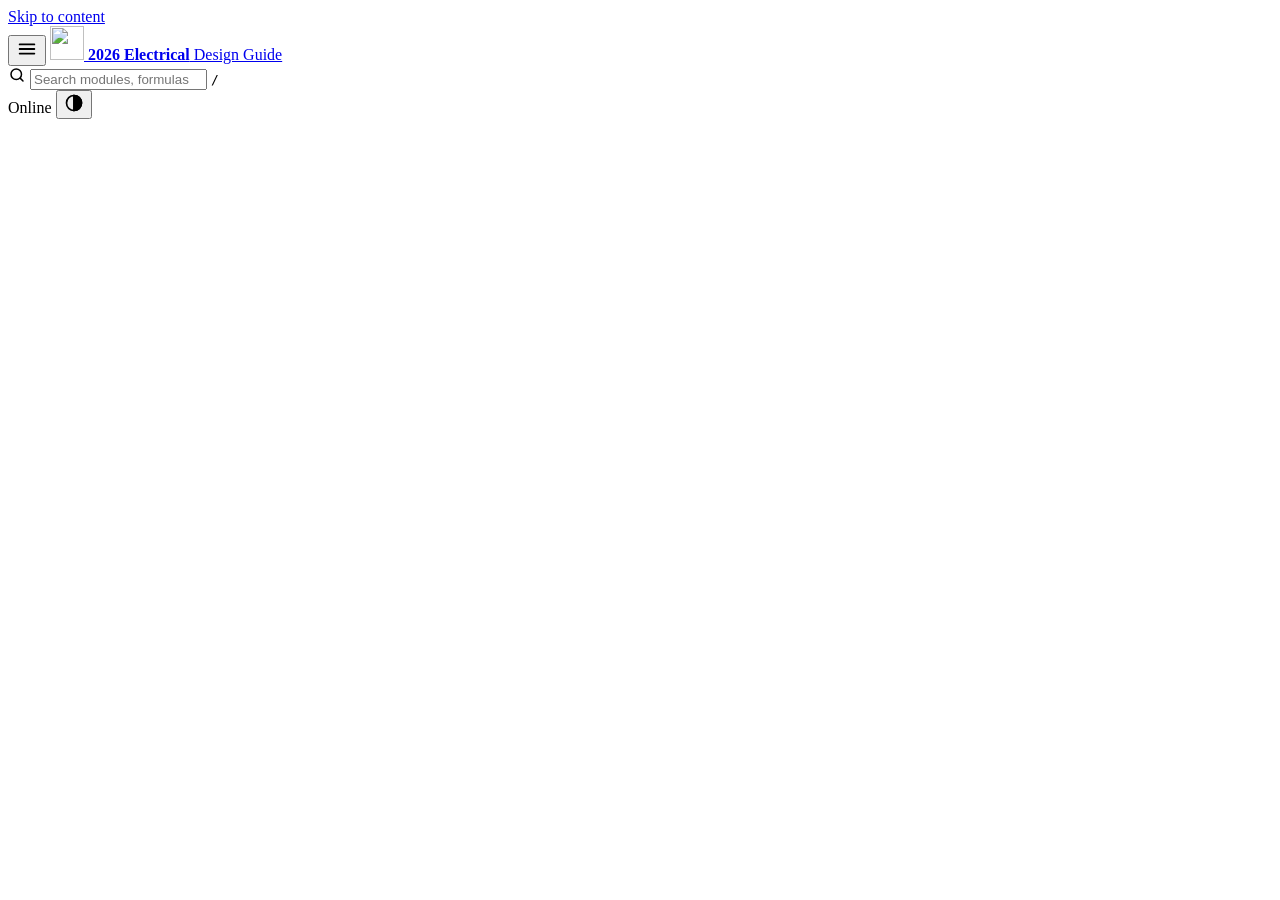
==== index.html @ c6b6bdd8 "Add files via upload" ====
<!DOCTYPE html>
<html lang="en">
<head>
  <meta charset="utf-8">
  <meta name="viewport" content="width=device-width, initial-scale=1, viewport-fit=cover">
  <title>2026 Electrical Design Guide — Offline Engineering Toolkit</title>
  <meta name="description" content="Offline-first 2026 Electrical Design Guide: lighting, voltage drop, conduit fill, conductor and OCPD sizing, 3-phase load balancing, transformer and generator sizing, grounding and CT/PT metering calculators.">
  <meta name="theme-color" content="#0a2540" media="(prefers-color-scheme: light)">
  <meta name="theme-color" content="#071626" media="(prefers-color-scheme: dark)">
  <meta name="color-scheme" content="light dark">
  <meta name="application-name" content="2026 Electrical Design Guide">
  <meta name="apple-mobile-web-app-capable" content="yes">
  <meta name="mobile-web-app-capable" content="yes">
  <meta name="apple-mobile-web-app-title" content="Elec Design 2026">
  <meta name="apple-mobile-web-app-status-bar-style" content="black-translucent">
  <meta http-equiv="Content-Security-Policy" content="default-src 'self'; script-src 'self'; style-src 'self' 'unsafe-inline'; img-src 'self' data:; connect-src 'self'; manifest-src 'self'; worker-src 'self'; object-src 'none'; base-uri 'self'; form-action 'self'">

  <link rel="canonical" href="https://githubbest729.github.io/electricaldesign/">

  <meta property="og:type" content="website">
  <meta property="og:site_name" content="2026 Electrical Design Guide">
  <meta property="og:title" content="2026 Electrical Design Guide — Offline Engineering Toolkit">
  <meta property="og:description" content="Nine interactive electrical design modules with calculators that work 100% offline: illumination, voltage drop, conduit fill, conductor and OCPD sizing, load balancing, equipment, grounding and CT/PT metering.">
  <meta property="og:url" content="https://githubbest729.github.io/electricaldesign/">
  <meta property="og:image" content="https://githubbest729.github.io/electricaldesign/images/og-image.png">
  <meta property="og:image:width" content="1200">
  <meta property="og:image:height" content="630">
  <meta property="og:image:alt" content="2026 Electrical Design Guide with a lightning bolt logo on a navy background">
  <meta property="og:locale" content="en_US">

  <meta name="twitter:card" content="summary_large_image">
  <meta name="twitter:title" content="2026 Electrical Design Guide — Offline Engineering Toolkit">
  <meta name="twitter:description" content="Nine interactive electrical design modules and calculators that work offline after the first load.">
  <meta name="twitter:image" content="https://githubbest729.github.io/electricaldesign/images/og-image.png">
  <meta name="twitter:image:alt" content="2026 Electrical Design Guide with a lightning bolt logo on a navy background">

  <link rel="manifest" href="./manifest.webmanifest">
  <link rel="icon" href="./favicon.ico" sizes="any">
  <link rel="icon" type="image/svg+xml" href="./favicon.svg">
  <link rel="icon" type="image/png" sizes="32x32" href="./icons/favicon-32x32.png">
  <link rel="icon" type="image/png" sizes="16x16" href="./icons/favicon-16x16.png">
  <link rel="apple-touch-icon" sizes="180x180" href="./apple-touch-icon.png">
  <link rel="stylesheet" href="./css/styles.css">
  <script src="./js/app.js" defer></script>
</head>
<body>
  <a class="skip" href="#view">Skip to content</a>

  <header class="topbar">
    <button id="menuBtn" class="icon-btn menu-btn" type="button" aria-label="Open menu" aria-expanded="false" aria-controls="sidebar">
      <svg width="22" height="22" viewBox="0 0 24 24" fill="none" stroke="currentColor" stroke-width="2" stroke-linecap="round" aria-hidden="true"><path d="M4 7h16M4 12h16M4 17h16"/></svg>
    </button>
    <a class="brand" href="#/home" aria-label="2026 Electrical Design Guide — home">
      <img src="./icons/icon-96.png" width="34" height="34" alt="">
      <span class="brand-text"><strong>2026 Electrical</strong> Design Guide</span>
    </a>
    <div class="search">
      <svg width="18" height="18" viewBox="0 0 24 24" fill="none" stroke="currentColor" stroke-width="2" stroke-linecap="round" aria-hidden="true"><circle cx="11" cy="11" r="7"/><path d="m20 20-3.5-3.5"/></svg>
      <input id="search" type="search" placeholder="Search modules, formulas, tables…" aria-label="Search all modules, formulas and tables" autocomplete="off" spellcheck="false">
      <kbd aria-hidden="true">/</kbd>
    </div>
    <div class="top-actions">
      <span id="netStatus" class="pill pill-online" role="status" aria-live="polite">Online</span>
      <button id="installBtn" class="btn btn-sm btn-accent" type="button" hidden>Install app</button>
      <button id="themeBtn" class="icon-btn" type="button" aria-label="Switch color theme" title="Switch color theme">
        <svg width="20" height="20" viewBox="0 0 24 24" fill="none" stroke="currentColor" stroke-width="2" stroke-linecap="round" aria-hidden="true"><circle cx="12" cy="12" r="9"/><path d="M12 3v18" /><path d="M12 3a9 9 0 0 1 0 18z" fill="currentColor"/></svg>
      </button>
    </div>
  </header>

  <div class="shell">
    <nav id="sidebar" class="sidebar" aria-label="Main navigation"></nav>
    <div id="scrim" class="scrim" hidden></div>
    <main id="view" tabindex="-1" aria-live="off"></main>
  </div>

  <div id="toasts" class="toasts" aria-live="polite" aria-atomic="false"></div>

  <dialog id="iosSheet" class="sheet" aria-labelledby="iosTitle">
    <form method="dialog">
      <h2 id="iosTitle">Install on your device</h2>
      <p><strong>iPhone / iPad (Safari):</strong></p>
      <ol>
        <li>Tap the <strong>Share</strong> button in the Safari toolbar.</li>
        <li>Scroll down and choose <strong>Add to Home Screen</strong>.</li>
        <li>Tap <strong>Add</strong>. The guide opens full-screen and works offline.</li>
      </ol>
      <p><strong>Android / desktop (Chrome, Edge):</strong> use the <strong>Install app</strong> button in the header, or the install icon in the address bar.</p>
      <div class="sheet-actions"><button class="btn btn-accent" value="close">Got it</button></div>
    </form>
  </dialog>

  <div id="printSheet" class="print-only" aria-hidden="true"></div>

  <noscript>
    <div class="noscript">The 2026 Electrical Design Guide needs JavaScript to run its calculators. Please enable JavaScript and reload.</div>
  </noscript>
</body>
</html>
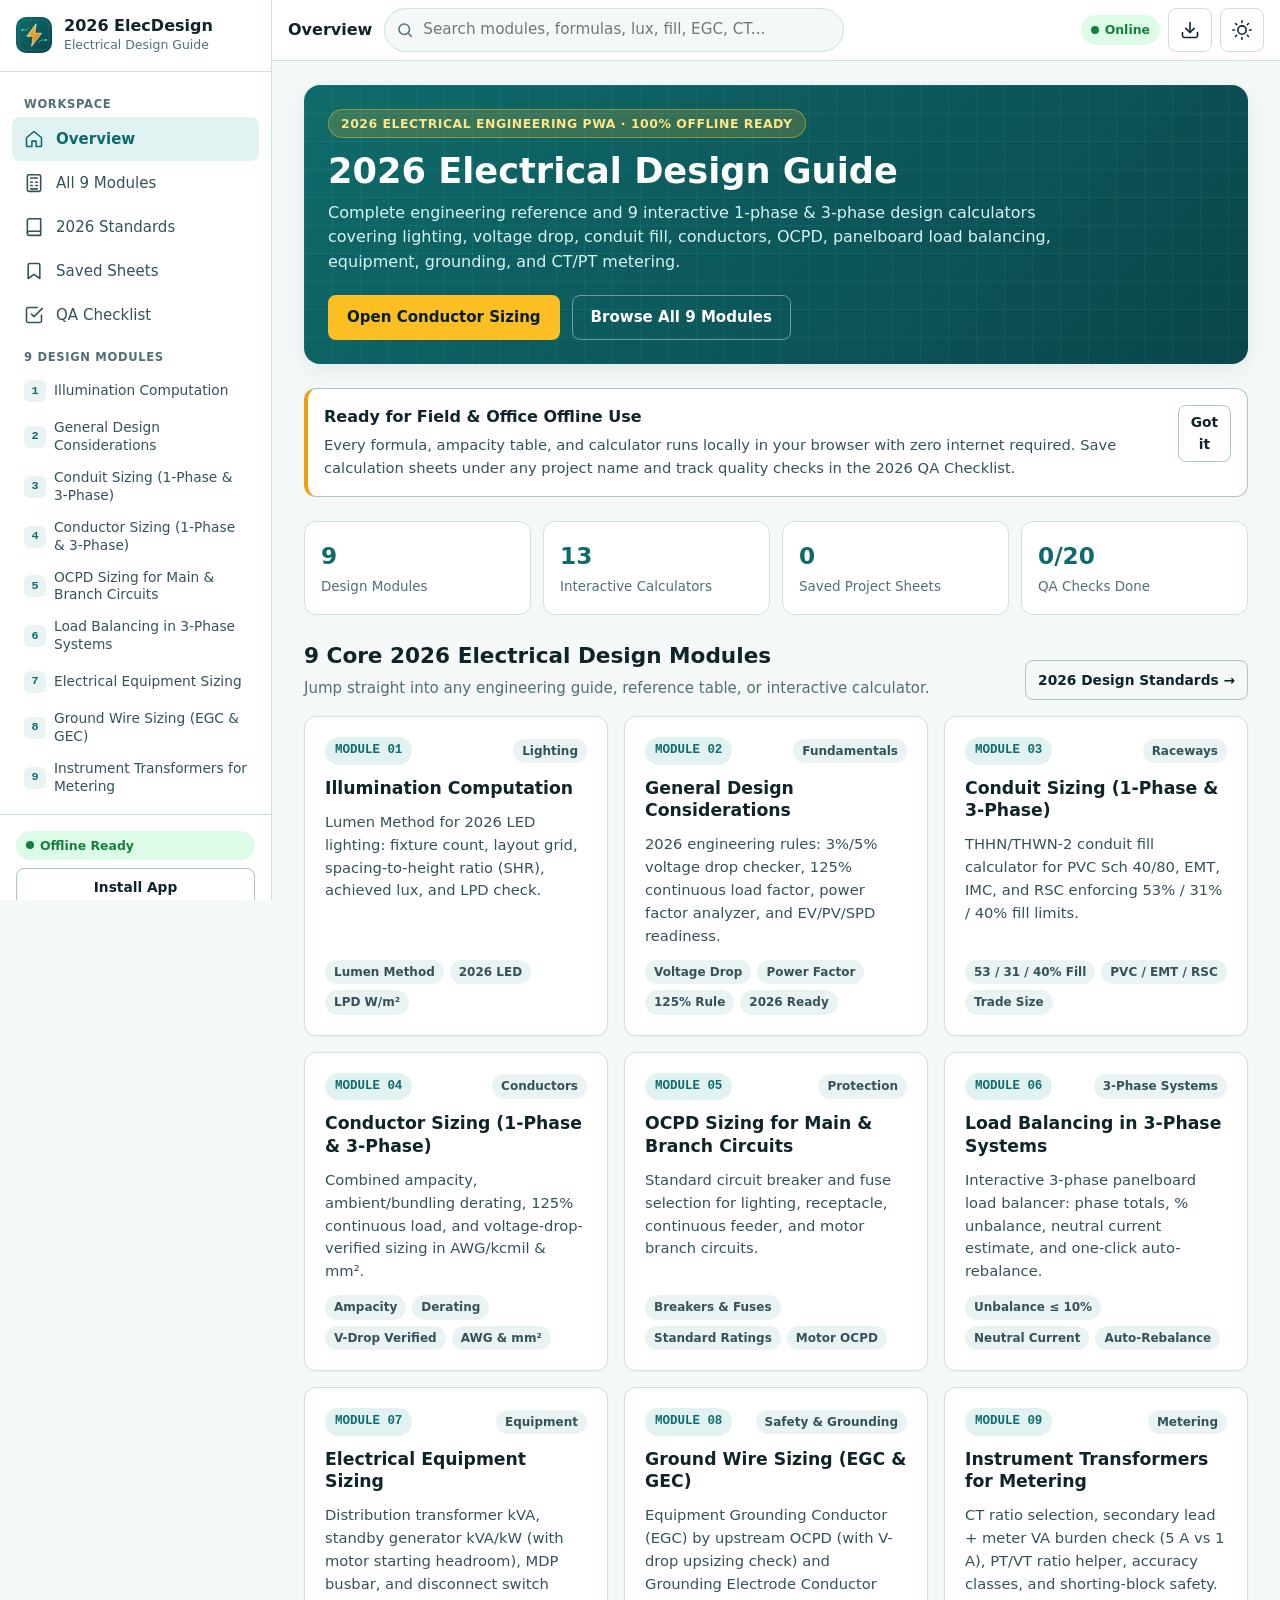
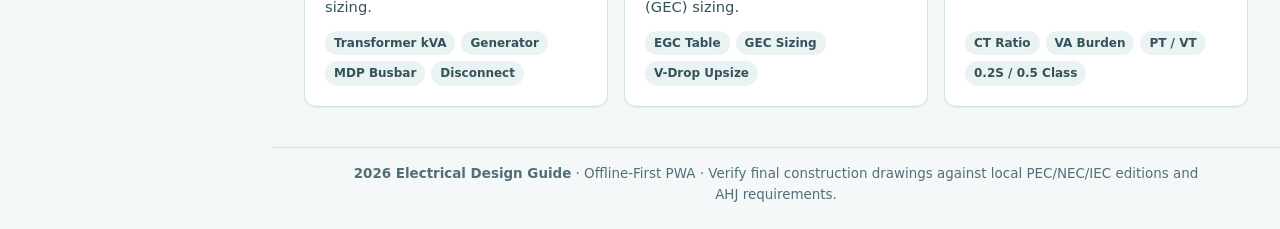
==== commit 1b00c3a3: "Add files via upload" ====
--- a/index.html
+++ b/index.html
@@ -1,99 +1,169 @@
 <!DOCTYPE html>
-<html lang="en">
+<html lang="en" data-theme="system">
 <head>
-  <meta charset="utf-8">
-  <meta name="viewport" content="width=device-width, initial-scale=1, viewport-fit=cover">
-  <title>2026 Electrical Design Guide — Offline Engineering Toolkit</title>
-  <meta name="description" content="Offline-first 2026 Electrical Design Guide: lighting, voltage drop, conduit fill, conductor and OCPD sizing, 3-phase load balancing, transformer and generator sizing, grounding and CT/PT metering calculators.">
-  <meta name="theme-color" content="#0a2540" media="(prefers-color-scheme: light)">
-  <meta name="theme-color" content="#071626" media="(prefers-color-scheme: dark)">
-  <meta name="color-scheme" content="light dark">
-  <meta name="application-name" content="2026 Electrical Design Guide">
+  <meta charset="UTF-8">
+  <meta name="viewport" content="width=device-width, initial-scale=1.0, viewport-fit=cover">
+  <title>2026 Electrical Design Guide — Engineering Reference & Calculators</title>
+  <meta name="description" content="Offline-first 2026 Electrical Design Guide PWA with 9 interactive engineering modules: illumination, general design, conduit sizing, conductor sizing, OCPD, 3-phase load balancing, equipment sizing, grounding, and metering.">
+  <meta name="keywords" content="2026 electrical design, electrical engineering calculators, lumen method, conduit fill, conductor sizing, voltage drop, OCPD sizing, 3-phase load balancing, EGC GEC grounding, CT PT metering">
+  <meta name="author" content="2026 Electrical Design Guide">
+  <link rel="canonical" href="https://githubbest729.github.io/electricaldesign/">
+  <link rel="manifest" href="./manifest.webmanifest">
+  <link rel="icon" href="./favicon.ico" sizes="any">
+  <link rel="icon" href="./favicon.svg" type="image/svg+xml">
+  <link rel="icon" type="image/png" sizes="32x32" href="./icons/favicon-32x32.png">
+  <link rel="icon" type="image/png" sizes="16x16" href="./icons/favicon-16x16.png">
+  <link rel="apple-touch-icon" sizes="180x180" href="./apple-touch-icon.png">
   <meta name="apple-mobile-web-app-capable" content="yes">
   <meta name="mobile-web-app-capable" content="yes">
-  <meta name="apple-mobile-web-app-title" content="Elec Design 2026">
   <meta name="apple-mobile-web-app-status-bar-style" content="black-translucent">
-  <meta http-equiv="Content-Security-Policy" content="default-src 'self'; script-src 'self'; style-src 'self' 'unsafe-inline'; img-src 'self' data:; connect-src 'self'; manifest-src 'self'; worker-src 'self'; object-src 'none'; base-uri 'self'; form-action 'self'">
-
-  <link rel="canonical" href="https://githubbest729.github.io/electricaldesign/">
-
+  <meta name="apple-mobile-web-app-title" content="2026 ElecDesign">
+  <meta name="theme-color" content="#0F6B6B" media="(prefers-color-scheme: light)">
+  <meta name="theme-color" content="#0B1519" media="(prefers-color-scheme: dark)">
   <meta property="og:type" content="website">
   <meta property="og:site_name" content="2026 Electrical Design Guide">
   <meta property="og:title" content="2026 Electrical Design Guide — Offline Engineering Toolkit">
-  <meta property="og:description" content="Nine interactive electrical design modules with calculators that work 100% offline: illumination, voltage drop, conduit fill, conductor and OCPD sizing, load balancing, equipment, grounding and CT/PT metering.">
+  <meta property="og:description" content="Complete 2026 electrical design guide and 9 interactive 1-phase & 3-phase calculators: lighting, conduit fill, conductor sizing, OCPD, load balancing, equipment, grounding, and CT/PT metering.">
   <meta property="og:url" content="https://githubbest729.github.io/electricaldesign/">
   <meta property="og:image" content="https://githubbest729.github.io/electricaldesign/images/og-image.png">
   <meta property="og:image:width" content="1200">
   <meta property="og:image:height" content="630">
-  <meta property="og:image:alt" content="2026 Electrical Design Guide with a lightning bolt logo on a navy background">
-  <meta property="og:locale" content="en_US">
-
+  <meta property="og:image:alt" content="2026 Electrical Design Guide PWA banner">
   <meta name="twitter:card" content="summary_large_image">
-  <meta name="twitter:title" content="2026 Electrical Design Guide — Offline Engineering Toolkit">
-  <meta name="twitter:description" content="Nine interactive electrical design modules and calculators that work offline after the first load.">
+  <meta name="twitter:title" content="2026 Electrical Design Guide">
+  <meta name="twitter:description" content="Offline-first 2026 electrical engineering reference and 9 interactive 1-Ph & 3-Ph design calculators.">
   <meta name="twitter:image" content="https://githubbest729.github.io/electricaldesign/images/og-image.png">
-  <meta name="twitter:image:alt" content="2026 Electrical Design Guide with a lightning bolt logo on a navy background">
-
-  <link rel="manifest" href="./manifest.webmanifest">
-  <link rel="icon" href="./favicon.ico" sizes="any">
-  <link rel="icon" type="image/svg+xml" href="./favicon.svg">
-  <link rel="icon" type="image/png" sizes="32x32" href="./icons/favicon-32x32.png">
-  <link rel="icon" type="image/png" sizes="16x16" href="./icons/favicon-16x16.png">
-  <link rel="apple-touch-icon" sizes="180x180" href="./apple-touch-icon.png">
   <link rel="stylesheet" href="./css/styles.css">
-  <script src="./js/app.js" defer></script>
 </head>
 <body>
-  <a class="skip" href="#view">Skip to content</a>
+  <a class="skip-link" href="#main-content">Skip to main content</a>
+  <div class="app-shell">
+    <aside class="sidebar" id="sidebar" aria-label="Primary navigation">
+      <div class="sidebar-brand">
+        <a href="#/home" class="brand-link" aria-label="2026 Electrical Design Guide Home">
+          <img src="./favicon.svg" alt="" width="36" height="36" class="brand-logo">
+          <div class="brand-text">
+            <strong>2026 ElecDesign</strong>
+            <span>Electrical Design Guide</span>
+          </div>
+        </a>
+      </div>
+      <nav class="side-nav" aria-label="Workspace sections">
+        <div class="nav-group-label">Workspace</div>
+        <a href="#/home" class="nav-item" data-route="home">
+          <svg class="ic" viewBox="0 0 24 24" aria-hidden="true"><path d="M3 10.5L12 3l9 7.5V20a1 1 0 0 1-1 1h-5.5v-6.5h-5V21H4a1 1 0 0 1-1-1v-9.5z"/></svg>
+          <span>Overview</span>
+        </a>
+        <a href="#/calculators" class="nav-item" data-route="calculators">
+          <svg class="ic" viewBox="0 0 24 24" aria-hidden="true"><rect x="4" y="2" width="16" height="20" rx="2"/><line x1="8" y1="6" x2="16" y2="6"/><line x1="8" y1="11" x2="10" y2="11"/><line x1="14" y1="11" x2="16" y2="11"/><line x1="8" y1="15" x2="10" y2="15"/><line x1="14" y1="15" x2="16" y2="15"/><line x1="8" y1="19" x2="16" y2="19"/></svg>
+          <span>All 9 Modules</span>
+        </a>
+        <a href="#/standards" class="nav-item" data-route="standards">
+          <svg class="ic" viewBox="0 0 24 24" aria-hidden="true"><path d="M4 19.5A2.5 2.5 0 0 1 6.5 17H20"/><path d="M6.5 2H20v20H6.5A2.5 2.5 0 0 1 4 19.5v-15A2.5 2.5 0 0 1 6.5 2z"/></svg>
+          <span>2026 Standards</span>
+        </a>
+        <a href="#/saved" class="nav-item" data-route="saved">
+          <svg class="ic" viewBox="0 0 24 24" aria-hidden="true"><path d="M19 21l-7-5-7 5V5a2 2 0 0 1 2-2h10a2 2 0 0 1 2 2z"/></svg>
+          <span>Saved Sheets</span>
+          <span class="nav-count" id="saved-count-side" hidden>0</span>
+        </a>
+        <a href="#/checklist" class="nav-item" data-route="checklist">
+          <svg class="ic" viewBox="0 0 24 24" aria-hidden="true"><path d="M9 11l3 3L22 4"/><path d="M21 12v7a2 2 0 0 1-2 2H5a2 2 0 0 1-2-2V5a2 2 0 0 1 2-2h11"/></svg>
+          <span>QA Checklist</span>
+        </a>
+        <div class="nav-group-label">9 Design Modules</div>
+        <div id="sidebar-modules" class="side-modules"></div>
+      </nav>
+      <div class="sidebar-footer">
+        <div class="status-pill" id="net-status-side" role="status" aria-live="polite">
+          <span class="dot"></span>
+          <span>Offline Ready</span>
+        </div>
+        <button type="button" class="btn btn-sm btn-outline install-trigger" hidden>Install App</button>
+      </div>
+    </aside>
 
-  <header class="topbar">
-    <button id="menuBtn" class="icon-btn menu-btn" type="button" aria-label="Open menu" aria-expanded="false" aria-controls="sidebar">
-      <svg width="22" height="22" viewBox="0 0 24 24" fill="none" stroke="currentColor" stroke-width="2" stroke-linecap="round" aria-hidden="true"><path d="M4 7h16M4 12h16M4 17h16"/></svg>
-    </button>
-    <a class="brand" href="#/home" aria-label="2026 Electrical Design Guide — home">
-      <img src="./icons/icon-96.png" width="34" height="34" alt="">
-      <span class="brand-text"><strong>2026 Electrical</strong> Design Guide</span>
-    </a>
-    <div class="search">
-      <svg width="18" height="18" viewBox="0 0 24 24" fill="none" stroke="currentColor" stroke-width="2" stroke-linecap="round" aria-hidden="true"><circle cx="11" cy="11" r="7"/><path d="m20 20-3.5-3.5"/></svg>
-      <input id="search" type="search" placeholder="Search modules, formulas, tables…" aria-label="Search all modules, formulas and tables" autocomplete="off" spellcheck="false">
-      <kbd aria-hidden="true">/</kbd>
+    <div class="main-column">
+      <header class="topbar" role="banner">
+        <div class="topbar-left">
+          <a href="#/home" class="mobile-brand" aria-label="2026 Electrical Design Guide Home">
+            <img src="./favicon.svg" alt="" width="30" height="30">
+            <span>2026 ElecDesign</span>
+          </a>
+          <div class="page-crumb" id="page-crumb" aria-live="polite">Overview</div>
+        </div>
+        <div class="topbar-search">
+          <label for="global-search" class="sr-only">Search 2026 electrical design modules, formulas, and tables</label>
+          <div class="search-wrap">
+            <svg class="search-ic" viewBox="0 0 24 24" aria-hidden="true"><circle cx="11" cy="11" r="7"/><line x1="21" y1="21" x2="16.65" y2="16.65"/></svg>
+            <input id="global-search" type="search" placeholder="Search modules, formulas, lux, fill, EGC, CT..." autocomplete="off" aria-controls="search-results" aria-expanded="false">
+            <button type="button" id="search-clear" class="search-clear" aria-label="Clear search" hidden>×</button>
+          </div>
+          <div id="search-results" class="search-popover" role="listbox" hidden></div>
+        </div>
+        <div class="topbar-actions">
+          <span class="status-pill compact" id="net-status-top" role="status" aria-live="polite" title="Connection status">
+            <span class="dot"></span>
+            <span class="status-label">Online</span>
+          </span>
+          <button type="button" class="icon-btn install-trigger" id="install-btn-top" aria-label="Install app" title="Install PWA" hidden>
+            <svg class="ic" viewBox="0 0 24 24" aria-hidden="true"><path d="M21 15v4a2 2 0 0 1-2 2H5a2 2 0 0 1-2-2v-4"/><polyline points="7 10 12 15 17 10"/><line x1="12" y1="15" x2="12" y2="3"/></svg>
+          </button>
+          <button type="button" class="icon-btn" id="theme-toggle" aria-label="Switch color theme" title="Theme: System">
+            <svg class="ic" id="theme-icon" viewBox="0 0 24 24" aria-hidden="true"><circle cx="12" cy="12" r="5"/><line x1="12" y1="1" x2="12" y2="3"/><line x1="12" y1="21" x2="12" y2="23"/><line x1="4.22" y1="4.22" x2="5.64" y2="5.64"/><line x1="18.36" y1="18.36" x2="19.78" y2="19.78"/><line x1="1" y1="12" x2="3" y2="12"/><line x1="21" y1="12" x2="23" y2="12"/><line x1="4.22" y1="19.78" x2="5.64" y2="18.36"/><line x1="18.36" y1="5.64" x2="19.78" y2="4.22"/></svg>
+          </button>
+        </div>
+      </header>
+      <main id="main-content" class="main-content" tabindex="-1">
+        <div class="loading-skeleton" aria-busy="true">
+          <div class="skel-line skel-title"></div>
+          <div class="skel-line skel-sub"></div>
+          <div class="skel-grid">
+            <div class="skel-card"></div><div class="skel-card"></div><div class="skel-card"></div>
+          </div>
+        </div>
+      </main>
+      <footer class="app-footer">
+        <p><strong>2026 Electrical Design Guide</strong> · Offline-First PWA · Verify final construction drawings against local PEC/NEC/IEC editions and AHJ requirements.</p>
+      </footer>
     </div>
-    <div class="top-actions">
-      <span id="netStatus" class="pill pill-online" role="status" aria-live="polite">Online</span>
-      <button id="installBtn" class="btn btn-sm btn-accent" type="button" hidden>Install app</button>
-      <button id="themeBtn" class="icon-btn" type="button" aria-label="Switch color theme" title="Switch color theme">
-        <svg width="20" height="20" viewBox="0 0 24 24" fill="none" stroke="currentColor" stroke-width="2" stroke-linecap="round" aria-hidden="true"><circle cx="12" cy="12" r="9"/><path d="M12 3v18" /><path d="M12 3a9 9 0 0 1 0 18z" fill="currentColor"/></svg>
-      </button>
-    </div>
-  </header>
-
-  <div class="shell">
-    <nav id="sidebar" class="sidebar" aria-label="Main navigation"></nav>
-    <div id="scrim" class="scrim" hidden></div>
-    <main id="view" tabindex="-1" aria-live="off"></main>
   </div>
 
-  <div id="toasts" class="toasts" aria-live="polite" aria-atomic="false"></div>
+  <nav class="bottom-nav" aria-label="Mobile navigation">
+    <a href="#/home" class="bnav-item" data-route="home">
+      <svg class="ic" viewBox="0 0 24 24" aria-hidden="true"><path d="M3 10.5L12 3l9 7.5V20a1 1 0 0 1-1 1h-5.5v-6.5h-5V21H4a1 1 0 0 1-1-1v-9.5z"/></svg>
+      <span>Home</span>
+    </a>
+    <a href="#/calculators" class="bnav-item" data-route="calculators">
+      <svg class="ic" viewBox="0 0 24 24" aria-hidden="true"><rect x="4" y="2" width="16" height="20" rx="2"/><line x1="8" y1="6" x2="16" y2="6"/><line x1="8" y1="11" x2="10" y2="11"/><line x1="14" y1="11" x2="16" y2="11"/><line x1="8" y1="16" x2="16" y2="16"/></svg>
+      <span>Modules</span>
+    </a>
+    <a href="#/standards" class="bnav-item" data-route="standards">
+      <svg class="ic" viewBox="0 0 24 24" aria-hidden="true"><path d="M4 19.5A2.5 2.5 0 0 1 6.5 17H20"/><path d="M6.5 2H20v20H6.5A2.5 2.5 0 0 1 4 19.5v-15A2.5 2.5 0 0 1 6.5 2z"/></svg>
+      <span>2026</span>
+    </a>
+    <a href="#/saved" class="bnav-item" data-route="saved">
+      <svg class="ic" viewBox="0 0 24 24" aria-hidden="true"><path d="M19 21l-7-5-7 5V5a2 2 0 0 1 2-2h10a2 2 0 0 1 2 2z"/></svg>
+      <span>Saved</span>
+      <span class="bnav-dot" id="saved-count-mobile" hidden></span>
+    </a>
+    <a href="#/checklist" class="bnav-item" data-route="checklist">
+      <svg class="ic" viewBox="0 0 24 24" aria-hidden="true"><path d="M9 11l3 3L22 4"/><path d="M21 12v7a2 2 0 0 1-2 2H5a2 2 0 0 1-2-2V5a2 2 0 0 1 2-2h11"/></svg>
+      <span>Checklist</span>
+    </a>
+  </nav>
 
-  <dialog id="iosSheet" class="sheet" aria-labelledby="iosTitle">
-    <form method="dialog">
-      <h2 id="iosTitle">Install on your device</h2>
-      <p><strong>iPhone / iPad (Safari):</strong></p>
-      <ol>
-        <li>Tap the <strong>Share</strong> button in the Safari toolbar.</li>
-        <li>Scroll down and choose <strong>Add to Home Screen</strong>.</li>
-        <li>Tap <strong>Add</strong>. The guide opens full-screen and works offline.</li>
-      </ol>
-      <p><strong>Android / desktop (Chrome, Edge):</strong> use the <strong>Install app</strong> button in the header, or the install icon in the address bar.</p>
-      <div class="sheet-actions"><button class="btn btn-accent" value="close">Got it</button></div>
-    </form>
-  </dialog>
+  <div class="modal-backdrop" id="modal-backdrop" hidden>
+    <div class="modal" role="dialog" aria-modal="true" aria-labelledby="modal-title">
+      <div class="modal-header">
+        <h2 id="modal-title">Dialog</h2>
+        <button type="button" class="icon-btn" id="modal-close" aria-label="Close dialog">×</button>
+      </div>
+      <div class="modal-body" id="modal-body"></div>
+    </div>
+  </div>
 
-  <div id="printSheet" class="print-only" aria-hidden="true"></div>
-
-  <noscript>
-    <div class="noscript">The 2026 Electrical Design Guide needs JavaScript to run its calculators. Please enable JavaScript and reload.</div>
-  </noscript>
+  <div id="toasts" class="toast-host" aria-live="polite" aria-atomic="true"></div>
+  <script src="./js/app.js" defer></script>
 </body>
 </html>
--- a/css/styles.css
+++ b/css/styles.css
@@ -0,0 +1,276 @@
+/* ==========================================================================
+   2026 Electrical Design Guide — Production Stylesheet
+   Mobile-first · WCAG AA · Light/Dark/High-Contrast · Safe-Area · Print
+   ========================================================================== */
+:root {
+  color-scheme: light dark;
+  --space-1: 4px; --space-2: 8px; --space-3: 12px; --space-4: 16px;
+  --space-5: 20px; --space-6: 24px; --space-8: 32px; --space-10: 40px;
+  --font-sans: system-ui, -apple-system, BlinkMacSystemFont, "Segoe UI", Roboto, "Helvetica Neue", Arial, sans-serif;
+  --font-mono: ui-monospace, SFMono-Regular, Menlo, Monaco, Consolas, "Liberation Mono", monospace;
+  --radius-sm: 8px; --radius-md: 12px; --radius-lg: 16px; --radius-pill: 999px;
+  --shadow-sm: 0 1px 2px rgba(10, 36, 42, 0.06);
+  --shadow-md: 0 6px 20px rgba(10, 36, 42, 0.08);
+  --shadow-lg: 0 16px 40px rgba(10, 36, 42, 0.14);
+  --ease-out: cubic-bezier(0.22, 1, 0.36, 1);
+  --dur-fast: 150ms; --dur-med: 220ms;
+  --sidebar-w: 272px; --bnav-h: 64px;
+  --bg: #F4F8F8; --surface: #FFFFFF; --surface-alt: #EAF3F3; --surface-hover: #E1EFEF;
+  --ink: #0F2429; --ink-2: #355259; --muted: #516F76;
+  --border: #CEE0E0; --border-strong: #A9C7C7;
+  --primary: #0F6B6B; --primary-hover: #0B5555; --primary-soft: #E0F2F1; --primary-ink: #FFFFFF;
+  --accent: #B45309; --accent-bg: #FEF3C7; --accent-border: #F59E0B;
+  --ok: #15803D; --ok-bg: #DCFCE7; --warn: #B45309; --warn-bg: #FEF3C7;
+  --err: #B91C1C; --err-bg: #FEE2E2; --info: #0369A1; --info-bg: #E0F2FE;
+  --focus-ring: 0 0 0 3px rgba(15, 107, 107, 0.35);
+}
+@media (prefers-color-scheme: dark) {
+  :root[data-theme="system"] {
+    --bg: #0B1519; --surface: #122228; --surface-alt: #182E36; --surface-hover: #1E3943;
+    --ink: #E6F1F2; --ink-2: #B9D0D4; --muted: #8EABB0;
+    --border: #233E47; --border-strong: #325763;
+    --primary: #2DD4BF; --primary-hover: #5EEAD4; --primary-soft: rgba(45, 212, 191, 0.14); --primary-ink: #072225;
+    --accent: #FBBF24; --accent-bg: rgba(245, 158, 11, 0.16); --accent-border: #F59E0B;
+    --ok: #4ADE80; --ok-bg: rgba(34, 197, 94, 0.16); --warn: #FBBF24; --warn-bg: rgba(245, 158, 11, 0.16);
+    --err: #F87171; --err-bg: rgba(239, 68, 68, 0.18); --info: #38BDF8; --info-bg: rgba(56, 189, 248, 0.16);
+    --shadow-sm: 0 1px 2px rgba(0, 0, 0, 0.25); --shadow-md: 0 6px 20px rgba(0, 0, 0, 0.35); --shadow-lg: 0 16px 40px rgba(0, 0, 0, 0.5);
+    --focus-ring: 0 0 0 3px rgba(45, 212, 191, 0.45);
+  }
+}
+:root[data-theme="dark"] {
+  --bg: #0B1519; --surface: #122228; --surface-alt: #182E36; --surface-hover: #1E3943;
+  --ink: #E6F1F2; --ink-2: #B9D0D4; --muted: #8EABB0;
+  --border: #233E47; --border-strong: #325763;
+  --primary: #2DD4BF; --primary-hover: #5EEAD4; --primary-soft: rgba(45, 212, 191, 0.14); --primary-ink: #072225;
+  --accent: #FBBF24; --accent-bg: rgba(245, 158, 11, 0.16); --accent-border: #F59E0B;
+  --ok: #4ADE80; --ok-bg: rgba(34, 197, 94, 0.16); --warn: #FBBF24; --warn-bg: rgba(245, 158, 11, 0.16);
+  --err: #F87171; --err-bg: rgba(239, 68, 68, 0.18); --info: #38BDF8; --info-bg: rgba(56, 189, 248, 0.16);
+  --shadow-sm: 0 1px 2px rgba(0, 0, 0, 0.25); --shadow-md: 0 6px 20px rgba(0, 0, 0, 0.35); --shadow-lg: 0 16px 40px rgba(0, 0, 0, 0.5);
+  --focus-ring: 0 0 0 3px rgba(45, 212, 191, 0.45);
+}
+@media (prefers-contrast: more) { :root { --border: #4A656B; --border-strong: #0F2429; } }
+*, *::before, *::after { box-sizing: border-box; }
+html { font-size: 16px; -webkit-text-size-adjust: 100%; scroll-behavior: smooth; }
+body { margin: 0; font-family: var(--font-sans); font-size: 1rem; line-height: 1.55; background: var(--bg); color: var(--ink); min-height: 100dvh; overflow-x: hidden; }
+img, svg { display: block; max-width: 100%; }
+button, input, select, textarea { font: inherit; color: inherit; }
+a { color: var(--primary); text-decoration: none; }
+a:hover { text-decoration: underline; }
+code, pre, .mono { font-family: var(--font-mono); font-variant-numeric: tabular-nums; }
+.num { font-variant-numeric: tabular-nums; }
+:focus-visible { outline: none; box-shadow: var(--focus-ring); }
+.sr-only { position: absolute; width: 1px; height: 1px; padding: 0; margin: -1px; overflow: hidden; clip: rect(0, 0, 0, 0); white-space: nowrap; border: 0; }
+.skip-link { position: fixed; top: -100px; left: var(--space-4); z-index: 1000; background: var(--primary); color: var(--primary-ink); padding: var(--space-3) var(--space-4); border-radius: var(--radius-sm); font-weight: 600; min-height: 44px; display: inline-flex; align-items: center; }
+.skip-link:focus { top: var(--space-3); }
+.ic { width: 20px; height: 20px; fill: none; stroke: currentColor; stroke-width: 1.9; stroke-linecap: round; stroke-linejoin: round; flex-shrink: 0; }
+.app-shell { display: flex; min-height: 100dvh; width: 100%; }
+.sidebar { display: none; flex-direction: column; width: var(--sidebar-w); flex-shrink: 0; background: var(--surface); border-right: 1px solid var(--border); position: sticky; top: 0; height: 100dvh; overflow-y: auto; padding-top: env(safe-area-inset-top, 0px); }
+.sidebar-brand { padding: var(--space-4); border-bottom: 1px solid var(--border); }
+.brand-link { display: flex; align-items: center; gap: var(--space-3); color: var(--ink); text-decoration: none; }
+.brand-link:hover { text-decoration: none; }
+.brand-logo { border-radius: 10px; }
+.brand-text strong { display: block; font-size: 1rem; line-height: 1.2; }
+.brand-text span { display: block; font-size: 0.78rem; color: var(--muted); }
+.side-nav { padding: var(--space-3); flex: 1; }
+.nav-group-label { font-size: 0.72rem; font-weight: 700; text-transform: uppercase; letter-spacing: 0.06em; color: var(--muted); padding: var(--space-3) var(--space-3) var(--space-1); }
+.nav-item { display: flex; align-items: center; gap: var(--space-3); min-height: 44px; padding: var(--space-2) var(--space-3); border-radius: var(--radius-sm); color: var(--ink-2); font-weight: 500; font-size: 0.94rem; transition: background var(--dur-fast) var(--ease-out), color var(--dur-fast) var(--ease-out); }
+.nav-item:hover { background: var(--surface-alt); color: var(--ink); text-decoration: none; }
+.nav-item[aria-current="page"] { background: var(--primary-soft); color: var(--primary); font-weight: 600; }
+.nav-count { margin-left: auto; background: var(--primary); color: var(--primary-ink); font-size: 0.75rem; font-weight: 700; padding: 2px 8px; border-radius: var(--radius-pill); }
+.side-modules { display: flex; flex-direction: column; gap: 2px; }
+.side-mod-link { display: flex; align-items: center; gap: var(--space-2); min-height: 40px; padding: 6px var(--space-3); border-radius: var(--radius-sm); color: var(--ink-2); font-size: 0.86rem; line-height: 1.3; }
+.side-mod-link:hover { background: var(--surface-alt); color: var(--ink); text-decoration: none; }
+.side-mod-link[aria-current="page"] { background: var(--primary-soft); color: var(--primary); font-weight: 600; }
+.mod-num-chip { width: 22px; height: 22px; border-radius: 6px; background: var(--surface-alt); color: var(--primary); font-family: var(--font-mono); font-size: 0.74rem; font-weight: 700; display: inline-grid; place-items: center; flex-shrink: 0; }
+.sidebar-footer { padding: var(--space-4); border-top: 1px solid var(--border); display: flex; flex-direction: column; gap: var(--space-2); }
+.main-column { flex: 1; min-width: 0; display: flex; flex-direction: column; }
+.topbar { position: sticky; top: 0; z-index: 40; background: var(--surface); border-bottom: 1px solid var(--border); padding: calc(var(--space-2) + env(safe-area-inset-top, 0px)) var(--space-4) var(--space-2); display: flex; align-items: center; gap: var(--space-3); flex-wrap: wrap; }
+.topbar-left { display: flex; align-items: center; gap: var(--space-3); min-width: 0; }
+.mobile-brand { display: inline-flex; align-items: center; gap: var(--space-2); color: var(--ink); font-weight: 700; font-size: 0.96rem; white-space: nowrap; }
+.mobile-brand:hover { text-decoration: none; }
+.page-crumb { display: none; font-weight: 600; color: var(--ink); white-space: nowrap; overflow: hidden; text-overflow: ellipsis; }
+.topbar-search { position: relative; flex: 1; min-width: 180px; max-width: 460px; order: 3; flex-basis: 100%; }
+.search-wrap { position: relative; display: flex; align-items: center; }
+.search-ic { position: absolute; left: 12px; width: 18px; height: 18px; fill: none; stroke: var(--muted); stroke-width: 2; pointer-events: none; }
+#global-search { width: 100%; min-height: 44px; padding: 8px 38px 8px 38px; border-radius: var(--radius-pill); border: 1px solid var(--border); background: var(--bg); color: var(--ink); font-size: 0.95rem; }
+#global-search:focus { border-color: var(--primary); background: var(--surface); }
+.search-clear { position: absolute; right: 6px; width: 34px; height: 34px; border: none; background: transparent; color: var(--muted); font-size: 1.25rem; border-radius: 50%; cursor: pointer; }
+.search-popover { position: absolute; top: calc(100% + 6px); left: 0; right: 0; background: var(--surface); border: 1px solid var(--border-strong); border-radius: var(--radius-md); box-shadow: var(--shadow-lg); max-height: 360px; overflow-y: auto; z-index: 60; padding: var(--space-2); }
+.search-hit { display: flex; flex-direction: column; gap: 2px; padding: var(--space-3); border-radius: var(--radius-sm); color: var(--ink); text-decoration: none; }
+.search-hit:hover { background: var(--surface-alt); text-decoration: none; }
+.search-hit strong { font-size: 0.94rem; }
+.search-hit span { font-size: 0.82rem; color: var(--muted); }
+.search-empty { padding: var(--space-4); text-align: center; color: var(--muted); font-size: 0.9rem; }
+.topbar-actions { display: flex; align-items: center; gap: var(--space-2); margin-left: auto; }
+.status-pill { display: inline-flex; align-items: center; gap: 6px; padding: 5px 10px; border-radius: var(--radius-pill); font-size: 0.78rem; font-weight: 600; background: var(--ok-bg); color: var(--ok); white-space: nowrap; }
+.status-pill .dot { width: 8px; height: 8px; border-radius: 50%; background: currentColor; }
+.status-pill.offline { background: var(--warn-bg); color: var(--warn); }
+.icon-btn { width: 44px; height: 44px; border-radius: var(--radius-sm); border: 1px solid var(--border); background: var(--surface); color: var(--ink); display: inline-grid; place-items: center; cursor: pointer; transition: background var(--dur-fast) var(--ease-out), border-color var(--dur-fast) var(--ease-out); }
+.icon-btn:hover { background: var(--surface-alt); border-color: var(--border-strong); }
+.main-content { flex: 1; width: 100%; max-width: 1120px; margin: 0 auto; padding: var(--space-5) var(--space-4) calc(var(--bnav-h) + var(--space-8) + env(safe-area-inset-bottom, 0px)); }
+.app-footer { padding: var(--space-4); padding-bottom: calc(var(--bnav-h) + var(--space-5) + env(safe-area-inset-bottom, 0px)); border-top: 1px solid var(--border); color: var(--muted); font-size: 0.84rem; text-align: center; }
+.app-footer p { margin: 0 auto; max-width: 860px; }
+.bottom-nav { position: fixed; bottom: 0; left: 0; right: 0; z-index: 50; background: var(--surface); border-top: 1px solid var(--border); display: grid; grid-template-columns: repeat(5, 1fr); padding-bottom: env(safe-area-inset-bottom, 0px); box-shadow: 0 -4px 16px rgba(10, 36, 42, 0.06); }
+.bnav-item { position: relative; min-height: var(--bnav-h); display: flex; flex-direction: column; align-items: center; justify-content: center; gap: 3px; color: var(--muted); font-size: 0.72rem; font-weight: 600; text-decoration: none; }
+.bnav-item:hover { text-decoration: none; color: var(--ink); }
+.bnav-item[aria-current="page"] { color: var(--primary); }
+.bnav-dot { position: absolute; top: 10px; right: calc(50% - 14px); width: 8px; height: 8px; border-radius: 50%; background: var(--accent-border); }
+.btn { min-height: 44px; padding: 10px 18px; border-radius: var(--radius-sm); border: 1px solid transparent; font-weight: 600; font-size: 0.94rem; cursor: pointer; display: inline-flex; align-items: center; justify-content: center; gap: var(--space-2); text-decoration: none; transition: transform var(--dur-fast) var(--ease-out), background var(--dur-fast) var(--ease-out), border-color var(--dur-fast) var(--ease-out); }
+.btn:active { transform: scale(0.98); }
+.btn:hover { text-decoration: none; }
+.btn-primary { background: var(--primary); color: var(--primary-ink); }
+.btn-primary:hover { background: var(--primary-hover); }
+.btn-accent { background: var(--accent-bg); color: var(--accent); border-color: var(--accent-border); }
+.btn-outline { background: transparent; color: var(--ink); border-color: var(--border-strong); }
+.btn-outline:hover { background: var(--surface-alt); }
+.btn-danger { background: var(--err-bg); color: var(--err); border-color: transparent; }
+.btn-sm { min-height: 40px; padding: 6px 12px; font-size: 0.86rem; }
+.hero-card { background: linear-gradient(135deg, #0F6B6B 0%, #0A464C 100%); color: #FFFFFF; border-radius: var(--radius-lg); padding: var(--space-6); margin-bottom: var(--space-6); box-shadow: var(--shadow-md); position: relative; overflow: hidden; }
+.hero-card::after { content: ""; position: absolute; inset: 0; background-image: linear-gradient(rgba(94, 234, 212, 0.08) 1px, transparent 1px), linear-gradient(90deg, rgba(94, 234, 212, 0.08) 1px, transparent 1px); background-size: 28px 28px; pointer-events: none; }
+.hero-inner { position: relative; z-index: 1; max-width: 760px; }
+.hero-eyebrow { display: inline-flex; align-items: center; gap: 6px; background: rgba(251, 191, 36, 0.18); border: 1px solid rgba(251, 191, 36, 0.45); color: #FDE68A; padding: 4px 12px; border-radius: var(--radius-pill); font-size: 0.78rem; font-weight: 700; letter-spacing: 0.04em; text-transform: uppercase; margin-bottom: var(--space-3); }
+.hero-card h1 { margin: 0 0 var(--space-2); font-size: clamp(1.5rem, 3.6vw, 2.2rem); line-height: 1.2; }
+.hero-card p { margin: 0 0 var(--space-5); color: #D7F3F2; font-size: 1rem; }
+.hero-actions { display: flex; flex-wrap: wrap; gap: var(--space-3); }
+.hero-actions .btn-primary { background: #FBBF24; color: #0B1F23; }
+.hero-actions .btn-primary:hover { background: #F59E0B; }
+.hero-actions .btn-outline { border-color: rgba(255, 255, 255, 0.4); color: #FFFFFF; }
+.hero-actions .btn-outline:hover { background: rgba(255, 255, 255, 0.12); }
+.onboarding-banner { background: var(--surface); border: 1px solid var(--border-strong); border-left: 4px solid var(--accent-border); border-radius: var(--radius-md); padding: var(--space-4); margin-bottom: var(--space-6); display: flex; gap: var(--space-4); align-items: flex-start; justify-content: space-between; }
+.onboarding-banner h2 { margin: 0 0 4px; font-size: 1rem; }
+.onboarding-banner p { margin: 0; color: var(--ink-2); font-size: 0.92rem; }
+.section-head { display: flex; align-items: flex-end; justify-content: space-between; gap: var(--space-3); flex-wrap: wrap; margin-bottom: var(--space-4); }
+.section-head h2 { margin: 0; font-size: 1.35rem; }
+.section-head p { margin: 4px 0 0; color: var(--muted); font-size: 0.94rem; }
+.stats-row { display: grid; grid-template-columns: repeat(auto-fit, minmax(150px, 1fr)); gap: var(--space-3); margin-bottom: var(--space-6); }
+.stat-tile { background: var(--surface); border: 1px solid var(--border); border-radius: var(--radius-md); padding: var(--space-4); }
+.stat-tile strong { display: block; font-size: 1.45rem; color: var(--primary); font-variant-numeric: tabular-nums; }
+.stat-tile span { font-size: 0.84rem; color: var(--muted); }
+.chip-row { display: flex; flex-wrap: wrap; gap: var(--space-2); margin-bottom: var(--space-4); }
+.chip { min-height: 40px; padding: 6px 14px; border-radius: var(--radius-pill); border: 1px solid var(--border); background: var(--surface); color: var(--ink-2); font-size: 0.86rem; font-weight: 600; cursor: pointer; }
+.chip[aria-pressed="true"] { background: var(--primary); color: var(--primary-ink); border-color: var(--primary); }
+.module-grid { display: grid; grid-template-columns: repeat(auto-fill, minmax(280px, 1fr)); gap: var(--space-4); }
+.mod-card { background: var(--surface); border: 1px solid var(--border); border-radius: var(--radius-md); padding: var(--space-5); display: flex; flex-direction: column; gap: var(--space-3); color: var(--ink); text-decoration: none; box-shadow: var(--shadow-sm); transition: transform var(--dur-fast) var(--ease-out), border-color var(--dur-fast) var(--ease-out), box-shadow var(--dur-fast) var(--ease-out); }
+.mod-card:hover { transform: translateY(-2px); border-color: var(--primary); box-shadow: var(--shadow-md); text-decoration: none; }
+.mod-card-top { display: flex; align-items: center; justify-content: space-between; gap: var(--space-2); }
+.mod-badge-num { font-family: var(--font-mono); font-size: 0.78rem; font-weight: 700; padding: 4px 10px; border-radius: var(--radius-pill); background: var(--primary-soft); color: var(--primary); }
+.mod-card h3 { margin: 0; font-size: 1.08rem; line-height: 1.3; }
+.mod-card p { margin: 0; color: var(--ink-2); font-size: 0.92rem; flex: 1; }
+.tag-list { display: flex; flex-wrap: wrap; gap: 6px; }
+.tag { font-size: 0.75rem; font-weight: 600; padding: 3px 9px; border-radius: var(--radius-pill); background: var(--surface-alt); color: var(--ink-2); }
+.back-bar { display: flex; align-items: center; justify-content: space-between; gap: var(--space-3); margin-bottom: var(--space-4); flex-wrap: wrap; }
+.module-header { background: var(--surface); border: 1px solid var(--border); border-radius: var(--radius-lg); padding: var(--space-6); margin-bottom: var(--space-5); }
+.module-header h1 { margin: var(--space-2) 0 var(--space-2); font-size: clamp(1.35rem, 3vw, 1.85rem); line-height: 1.25; }
+.module-header p { margin: 0 0 var(--space-3); color: var(--ink-2); }
+.tab-bar { display: flex; gap: var(--space-2); border-bottom: 1px solid var(--border); margin-bottom: var(--space-5); overflow-x: auto; padding-bottom: var(--space-2); }
+.tab-btn { min-height: 44px; padding: 8px 16px; border-radius: var(--radius-sm); border: 1px solid transparent; background: transparent; color: var(--ink-2); font-weight: 600; font-size: 0.94rem; cursor: pointer; white-space: nowrap; }
+.tab-btn[aria-selected="true"] { background: var(--primary-soft); color: var(--primary); border-color: var(--primary); }
+.card { background: var(--surface); border: 1px solid var(--border); border-radius: var(--radius-md); padding: var(--space-5); margin-bottom: var(--space-5); box-shadow: var(--shadow-sm); }
+.card h2, .card h3 { margin: 0 0 var(--space-2); }
+.card-intro { margin: 0 0 var(--space-4); color: var(--muted); font-size: 0.94rem; }
+.calc-layout { display: grid; grid-template-columns: 1fr; gap: var(--space-5); align-items: start; }
+.form-grid { display: grid; grid-template-columns: repeat(auto-fill, minmax(210px, 1fr)); gap: var(--space-4); margin-bottom: var(--space-4); }
+.field { display: flex; flex-direction: column; gap: 5px; }
+.field[hidden] { display: none; }
+.field label { font-weight: 600; font-size: 0.9rem; color: var(--ink); }
+.field .unit { font-weight: 500; color: var(--muted); font-size: 0.84rem; }
+.field input, .field select { min-height: 44px; padding: 9px 12px; border-radius: var(--radius-sm); border: 1px solid var(--border-strong); background: var(--bg); color: var(--ink); font-size: 0.98rem; width: 100%; }
+.field input:focus, .field select:focus { border-color: var(--primary); background: var(--surface); }
+.field input[aria-invalid="true"] { border-color: var(--err); }
+.field .help { font-size: 0.8rem; color: var(--muted); }
+.field-error { font-size: 0.82rem; color: var(--err); font-weight: 600; min-height: 1em; }
+.form-actions { display: flex; flex-wrap: wrap; gap: var(--space-2); }
+.result-panel { background: var(--bg); border: 1px solid var(--border); border-radius: var(--radius-md); padding: var(--space-4); }
+.res-list { margin: 0; display: flex; flex-direction: column; gap: var(--space-2); }
+.res-row { display: flex; justify-content: space-between; align-items: baseline; gap: var(--space-3); padding: var(--space-2) 0; border-bottom: 1px dashed var(--border); flex-wrap: wrap; }
+.res-row:last-of-type { border-bottom: none; }
+.res-row dt { color: var(--ink-2); font-size: 0.92rem; }
+.res-row dd { margin: 0; font-family: var(--font-mono); font-weight: 700; font-size: 0.98rem; display: inline-flex; align-items: center; gap: 6px; flex-wrap: wrap; justify-content: flex-end; }
+.res-row.big { background: var(--surface); border: 1px solid var(--border); border-radius: var(--radius-sm); padding: var(--space-3); margin: 4px 0; }
+.res-row.big dd { font-size: 1.15rem; color: var(--primary); }
+.res-row .u { font-weight: 500; font-size: 0.84rem; color: var(--muted); }
+.badge { display: inline-flex; align-items: center; padding: 2px 8px; border-radius: var(--radius-pill); font-family: var(--font-sans); font-size: 0.72rem; font-weight: 700; letter-spacing: 0.04em; }
+.badge.ok { background: var(--ok-bg); color: var(--ok); }
+.badge.warn { background: var(--warn-bg); color: var(--warn); }
+.badge.err { background: var(--err-bg); color: var(--err); }
+.meter-list { margin-top: var(--space-4); display: flex; flex-direction: column; gap: var(--space-3); }
+.meter-head { display: flex; justify-content: space-between; font-size: 0.84rem; font-weight: 600; margin-bottom: 5px; }
+.meter-track { height: 12px; background: var(--surface-alt); border-radius: var(--radius-pill); overflow: hidden; border: 1px solid var(--border); }
+.meter-fill { height: 100%; border-radius: var(--radius-pill); transition: width var(--dur-med) var(--ease-out); background: var(--primary); }
+.meter-fill.ok { background: var(--ok); }
+.meter-fill.warn { background: var(--accent-border); }
+.meter-fill.err { background: var(--err); }
+.res-notes { margin: var(--space-3) 0 0; padding: var(--space-3) var(--space-4); background: var(--surface); border-left: 3px solid var(--primary); border-radius: var(--radius-sm); font-size: 0.88rem; color: var(--ink-2); }
+.res-notes li { margin-bottom: 4px; }
+.res-notes li:last-child { margin-bottom: 0; }
+.res-error { padding: var(--space-4); border-radius: var(--radius-sm); background: var(--err-bg); color: var(--err); font-weight: 600; }
+.res-error small { display: block; margin-top: 4px; font-weight: 500; }
+.res-toolbar { display: flex; flex-wrap: wrap; gap: var(--space-2); margin-top: var(--space-4); padding-top: var(--space-3); border-top: 1px solid var(--border); }
+.guide-list { padding-left: 20px; margin: var(--space-2) 0 var(--space-4); }
+.guide-list li { margin-bottom: var(--space-2); color: var(--ink-2); }
+.guide-list strong { color: var(--ink); }
+.formula-grid { display: grid; grid-template-columns: repeat(auto-fill, minmax(260px, 1fr)); gap: var(--space-3); }
+.formula-card { background: var(--bg); border: 1px solid var(--border); border-radius: var(--radius-sm); padding: var(--space-4); }
+.formula-card h4 { margin: 0 0 6px; font-size: 0.92rem; color: var(--primary); }
+.formula-eq { display: block; padding: var(--space-2) var(--space-3); background: var(--surface); border: 1px solid var(--border); border-radius: 6px; font-size: 0.92rem; font-weight: 700; margin-bottom: 6px; overflow-x: auto; }
+.formula-card p { margin: 0; font-size: 0.82rem; color: var(--muted); }
+.table-wrap { width: 100%; overflow-x: auto; border: 1px solid var(--border); border-radius: var(--radius-sm); margin-bottom: var(--space-2); }
+table.data-table { width: 100%; border-collapse: collapse; font-size: 0.88rem; min-width: 480px; }
+table.data-table th, table.data-table td { padding: 10px 12px; text-align: left; border-bottom: 1px solid var(--border); }
+table.data-table th { background: var(--surface-alt); color: var(--ink); font-weight: 700; position: sticky; top: 0; }
+table.data-table tr:last-child td { border-bottom: none; }
+table.data-table td.num, table.data-table th.num { text-align: right; font-family: var(--font-mono); font-variant-numeric: tabular-nums; }
+.table-note { font-size: 0.82rem; color: var(--muted); margin: 0 0 var(--space-4); }
+.bal-add-row { display: grid; grid-template-columns: 2fr 1fr 1fr auto; gap: var(--space-2); margin-bottom: var(--space-4); }
+.circuit-list { display: flex; flex-direction: column; gap: var(--space-2); margin-bottom: var(--space-4); }
+.circuit-row { display: grid; grid-template-columns: 1fr auto auto auto; align-items: center; gap: var(--space-2); padding: var(--space-2) var(--space-3); background: var(--bg); border: 1px solid var(--border); border-radius: var(--radius-sm); }
+.circuit-row select { min-height: 40px; padding: 4px 10px; border-radius: 6px; border: 1px solid var(--border-strong); background: var(--surface); font-weight: 700; }
+.progress-card { background: var(--surface); border: 1px solid var(--border); border-radius: var(--radius-md); padding: var(--space-5); margin-bottom: var(--space-5); }
+.checklist-group { background: var(--surface); border: 1px solid var(--border); border-radius: var(--radius-md); padding: var(--space-4) var(--space-5); margin-bottom: var(--space-4); }
+.checklist-group h3 { margin: 0 0 var(--space-3); color: var(--primary); font-size: 1.04rem; }
+.check-item { display: flex; align-items: flex-start; gap: var(--space-3); padding: var(--space-2) 0; border-bottom: 1px solid var(--border); }
+.check-item:last-child { border-bottom: none; }
+.check-item input[type="checkbox"] { width: 22px; height: 22px; margin-top: 2px; accent-color: var(--primary); flex-shrink: 0; cursor: pointer; }
+.check-item label { cursor: pointer; flex: 1; color: var(--ink-2); }
+.check-item input:checked + label { text-decoration: line-through; color: var(--muted); }
+.empty-state { background: var(--surface); border: 1px dashed var(--border-strong); border-radius: var(--radius-lg); padding: var(--space-10) var(--space-6); text-align: center; }
+.empty-state h3 { margin: 0 0 var(--space-2); }
+.empty-state p { margin: 0 auto var(--space-5); max-width: 440px; color: var(--muted); }
+.saved-card { background: var(--surface); border: 1px solid var(--border); border-radius: var(--radius-md); padding: var(--space-5); margin-bottom: var(--space-4); }
+.saved-head { display: flex; justify-content: space-between; align-items: flex-start; gap: var(--space-3); flex-wrap: wrap; margin-bottom: var(--space-3); }
+.saved-meta { font-size: 0.82rem; color: var(--muted); }
+.callout-warn { background: var(--warn-bg); border: 1px solid var(--accent-border); border-radius: var(--radius-md); padding: var(--space-4); margin-bottom: var(--space-4); color: var(--ink); }
+.callout-warn strong { color: var(--warn); }
+.modal-backdrop { position: fixed; inset: 0; background: rgba(8, 22, 26, 0.62); display: grid; place-items: center; padding: var(--space-4); z-index: 100; }
+.modal-backdrop[hidden] { display: none; }
+.modal { width: 100%; max-width: 480px; background: var(--surface); border: 1px solid var(--border-strong); border-radius: var(--radius-lg); box-shadow: var(--shadow-lg); overflow: hidden; }
+.modal-header { display: flex; align-items: center; justify-content: space-between; padding: var(--space-4) var(--space-5); border-bottom: 1px solid var(--border); }
+.modal-header h2 { margin: 0; font-size: 1.1rem; }
+.modal-body { padding: var(--space-5); }
+.toast-host { position: fixed; left: var(--space-4); right: var(--space-4); bottom: calc(var(--bnav-h) + var(--space-4) + env(safe-area-inset-bottom, 0px)); z-index: 120; display: flex; flex-direction: column; align-items: center; gap: var(--space-2); pointer-events: none; }
+.toast { pointer-events: auto; background: var(--ink); color: var(--surface); padding: var(--space-3) var(--space-4); border-radius: var(--radius-md); box-shadow: var(--shadow-lg); display: flex; align-items: center; gap: var(--space-3); max-width: 480px; width: fit-content; font-size: 0.92rem; }
+.toast .x { background: transparent; border: none; color: inherit; font-size: 1.25rem; cursor: pointer; min-width: 36px; min-height: 36px; }
+.loading-skeleton { padding: var(--space-4) 0; }
+.skel-line { height: 20px; background: var(--surface-alt); border-radius: 6px; margin-bottom: var(--space-3); }
+.skel-title { width: 55%; height: 32px; }
+.skel-sub { width: 80%; }
+.skel-grid { display: grid; grid-template-columns: repeat(auto-fill, minmax(240px, 1fr)); gap: var(--space-4); margin-top: var(--space-5); }
+.skel-card { height: 150px; background: var(--surface-alt); border-radius: var(--radius-md); }
+@media (min-width: 680px) { .topbar { flex-wrap: nowrap; } .topbar-search { order: 0; flex-basis: auto; } .bal-add-row { grid-template-columns: 2fr 1fr 1fr auto; } }
+@media (max-width: 679px) { .bal-add-row { grid-template-columns: 1fr 1fr; } .bal-add-row input[name="label"] { grid-column: 1 / -1; } .bal-add-row button { grid-column: 1 / -1; } }
+@media (min-width: 960px) {
+  .sidebar { display: flex; } .mobile-brand { display: none; } .page-crumb { display: block; } .bottom-nav { display: none; }
+  .main-content { padding: var(--space-6) var(--space-8) var(--space-10); } .app-footer { padding-bottom: var(--space-6); }
+  .toast-host { bottom: var(--space-6); left: auto; right: var(--space-6); align-items: flex-end; }
+  .calc-layout { grid-template-columns: 1.15fr 0.85fr; }
+}
+@media (prefers-reduced-motion: reduce) {
+  html { scroll-behavior: auto; }
+  *, *::before, *::after { animation-duration: 0.01ms !important; transition-duration: 0.01ms !important; }
+}
+@media print {
+  .sidebar, .topbar, .bottom-nav, .toast-host, .modal-backdrop, .form-actions, .res-toolbar, .back-bar, .onboarding-banner, .install-trigger { display: none !important; }
+  body { background: #FFFFFF !important; color: #000000 !important; }
+  .main-content { padding: 0 !important; max-width: 100% !important; }
+  .card, .saved-card, .result-panel { box-shadow: none !important; border: 1px solid #888888 !important; break-inside: avoid; }
+}
